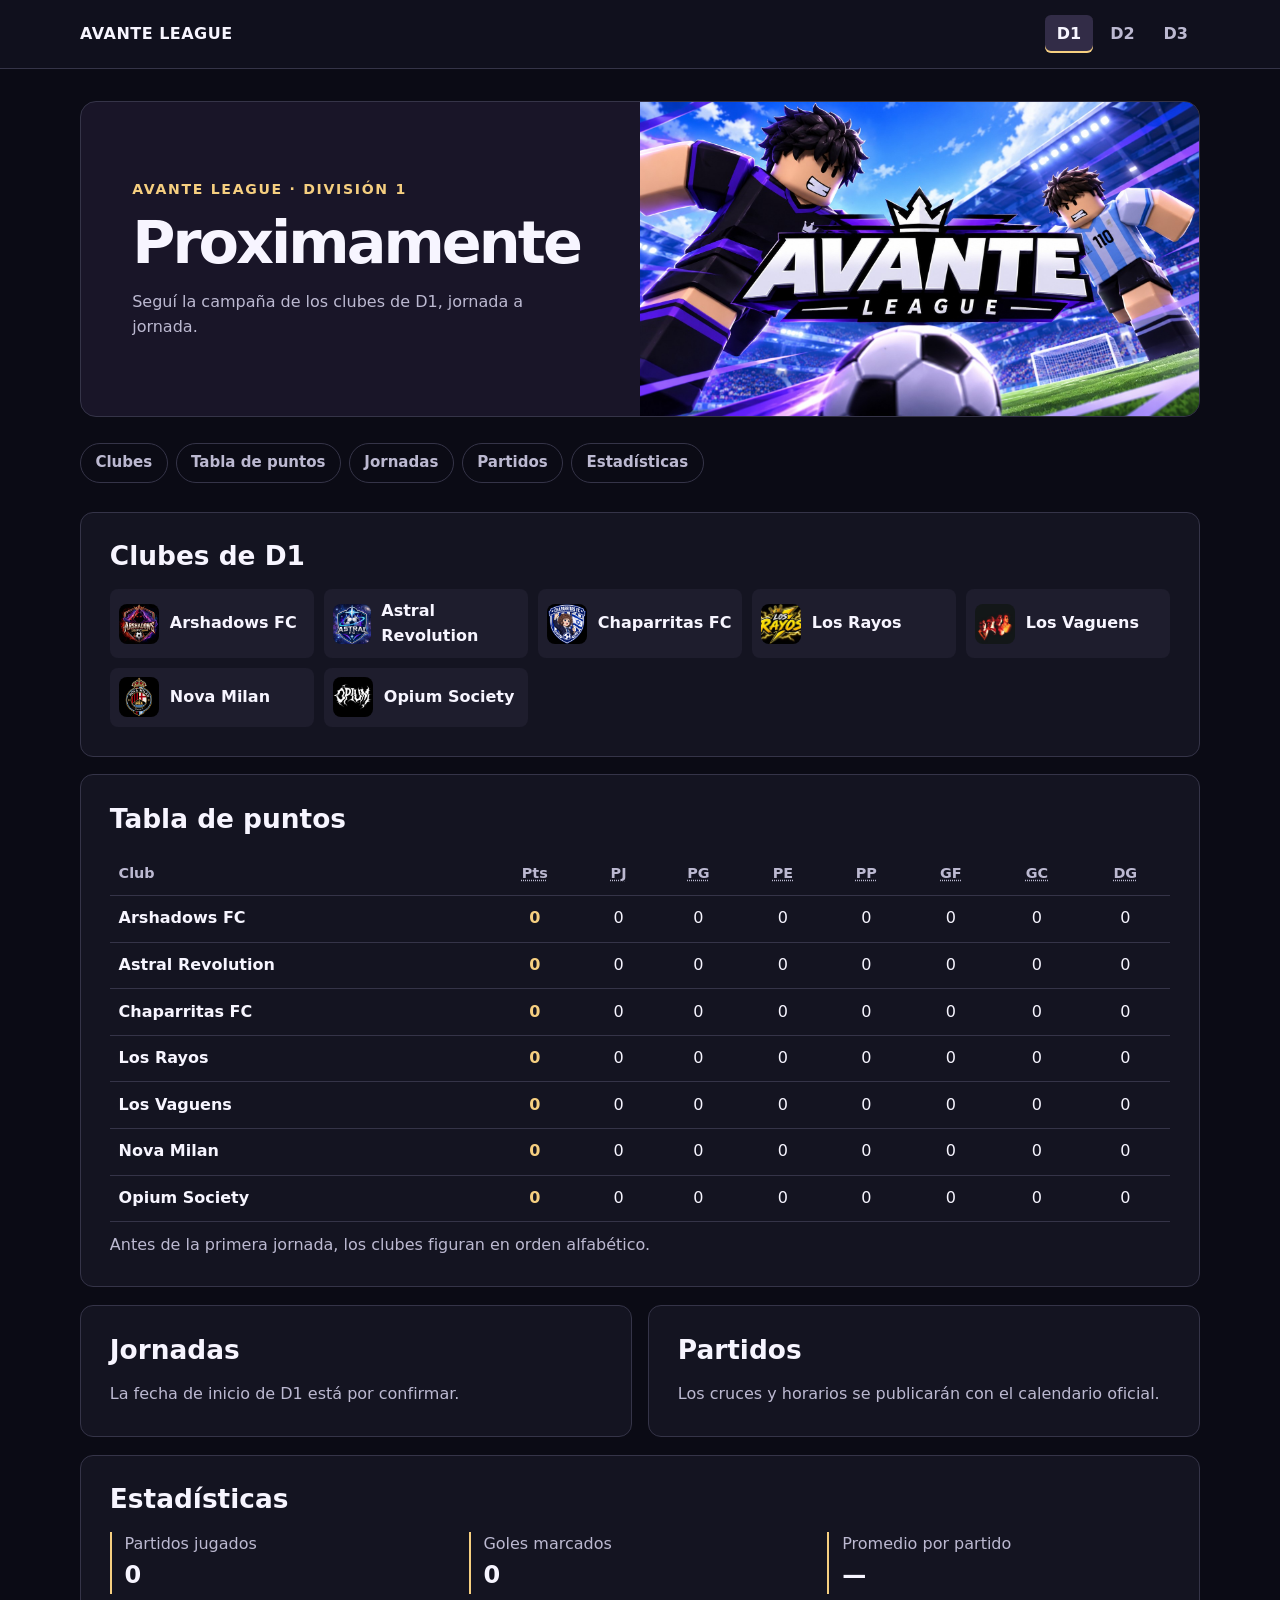
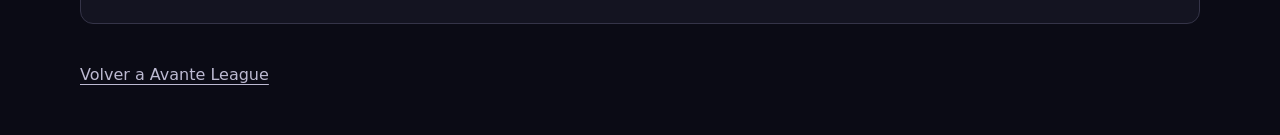
==== d1.html @ 191b3884 "Publicar las páginas de División 1, 2 y 3 de Avante League" ====
<!doctype html>
<html lang="es-AR">
<head>
  <meta charset="utf-8"><meta name="viewport" content="width=device-width, initial-scale=1">
  <title>División 1 · Avante League</title>
  <meta name="description" content="Clubes, tabla de puntos, jornadas, partidos y estadísticas de la División 1 de Avante League.">
  <link rel="stylesheet" href="divisiones.css">
</head>
<body class="d1">
<header><div class="wrap"><a class="brand" href="liga.html">AVANTE LEAGUE</a><nav aria-label="Divisiones"><a href="d1.html" aria-current="page" aria-label="División 1">D1</a><a href="d2.html" aria-label="División 2">D2</a><a href="d3.html" aria-label="División 3">D3</a></nav></div></header>
<main class="wrap">
  <section class="hero" aria-labelledby="portada"><div class="hero-intro"><p class="kicker">Avante League · División 1</p><h1 id="portada">Proximamente</h1><p>Seguí la campaña de los clubes de D1, jornada a jornada.</p></div><img src="avante-league.jpg" width="1672" height="941" alt="Avante League en el estadio de Illegal Soccer"></section>
  <nav class="sections" aria-label="Secciones de División 1"><a href="#clubes">Clubes</a><a href="#tabla">Tabla de puntos</a><a href="#jornadas">Jornadas</a><a href="#partidos">Partidos</a><a href="#stats">Estadísticas</a></nav>
  <section class="panel" id="clubes"><h2>Clubes de D1</h2>
    <ul class="clubs"><li class="club"><img src="arshadows-fc.jpg" width="40" height="40" alt="">Arshadows FC</li>
      <li class="club"><img src="astral-revolution.jpg" width="40" height="40" alt="">Astral Revolution</li>
      <li class="club"><img src="chaparritas-fc.jpg" width="40" height="40" alt="">Chaparritas FC</li>
      <li class="club"><img src="los-rayos.jpg" width="40" height="40" alt="">Los Rayos</li>
      <li class="club"><img src="los-vaguens.jpg" width="40" height="40" alt="">Los Vaguens</li>
      <li class="club"><img src="nova-milan.jpg" width="40" height="40" alt="">Nova Milan</li>
      <li class="club"><img src="opium-society.jpg" width="40" height="40" alt="">Opium Society</li></ul>
  </section>
  <section class="panel" id="tabla"><h2>Tabla de puntos</h2><div class="table-scroll" role="region" tabindex="0" aria-label="Tabla de puntos de División 1"><table aria-label="Clasificación de División 1">
    <thead><tr><th scope="col">Club</th><th scope="col"><abbr title="Puntos">Pts</abbr></th><th scope="col"><abbr title="Partidos jugados">PJ</abbr></th><th scope="col"><abbr title="Partidos ganados">PG</abbr></th><th scope="col"><abbr title="Partidos empatados">PE</abbr></th><th scope="col"><abbr title="Partidos perdidos">PP</abbr></th><th scope="col"><abbr title="Goles a favor">GF</abbr></th><th scope="col"><abbr title="Goles en contra">GC</abbr></th><th scope="col"><abbr title="Diferencia de goles">DG</abbr></th></tr></thead>
    <tbody><tr><th scope="row">Arshadows FC</th><td>0</td><td>0</td><td>0</td><td>0</td><td>0</td><td>0</td><td>0</td><td>0</td></tr>
      <tr><th scope="row">Astral Revolution</th><td>0</td><td>0</td><td>0</td><td>0</td><td>0</td><td>0</td><td>0</td><td>0</td></tr>
      <tr><th scope="row">Chaparritas FC</th><td>0</td><td>0</td><td>0</td><td>0</td><td>0</td><td>0</td><td>0</td><td>0</td></tr>
      <tr><th scope="row">Los Rayos</th><td>0</td><td>0</td><td>0</td><td>0</td><td>0</td><td>0</td><td>0</td><td>0</td></tr>
      <tr><th scope="row">Los Vaguens</th><td>0</td><td>0</td><td>0</td><td>0</td><td>0</td><td>0</td><td>0</td><td>0</td></tr>
      <tr><th scope="row">Nova Milan</th><td>0</td><td>0</td><td>0</td><td>0</td><td>0</td><td>0</td><td>0</td><td>0</td></tr>
      <tr><th scope="row">Opium Society</th><td>0</td><td>0</td><td>0</td><td>0</td><td>0</td><td>0</td><td>0</td><td>0</td></tr></tbody>
  </table></div><p>Antes de la primera jornada, los clubes figuran en orden alfabético.</p></section>
  <div class="duo"><section class="panel" id="jornadas"><h2>Jornadas</h2><p>La fecha de inicio de D1 está por confirmar.</p></section>
  <section class="panel" id="partidos"><h2>Partidos</h2><p>Los cruces y horarios se publicarán con el calendario oficial.</p></section></div>
  <section class="panel" id="stats"><h2>Estadísticas</h2><dl class="stats"><div><dt>Partidos jugados</dt><dd>0</dd></div><div><dt>Goles marcados</dt><dd>0</dd></div><div><dt>Promedio por partido</dt><dd aria-label="Sin partidos">—</dd></div></dl></section>
</main>
<footer class="wrap"><a href="liga.html">Volver a Avante League</a></footer>
</body>
</html>
---- divisiones.css ----
:root{color-scheme:dark;--bg:#0b0b15;--panel:#141421;--line:#353448;--ink:#f7f5ff;--muted:#bcb9d1;--purple:#c6acff;--medal:#f6cf80;font:100%/1.55 system-ui,sans-serif}
*{box-sizing:border-box}body{margin:0;background:var(--bg);color:var(--ink)}body.d2{--medal:#d0deee}body.d3{--medal:#f4ac86}a{color:inherit;text-decoration:none}a:focus-visible,summary:focus-visible,[tabindex]:focus-visible{outline:3px solid var(--purple);outline-offset:3px}.wrap{width:min(1120px,92%);margin:auto}header{border-bottom:1px solid var(--line);background:#10101d}header .wrap,nav,.hero-intro,.club{display:flex;align-items:center}header .wrap{min-height:68px;justify-content:space-between;gap:12px}.brand{font-weight:900;letter-spacing:.03em}nav{gap:5px}nav a{padding:.4rem .75rem;border-radius:6px;color:var(--muted);font-weight:700}nav a:hover,nav a[aria-current]{color:var(--ink);background:#322c47}nav a[aria-current]{box-shadow:inset 0 -2px var(--medal)}.hero{margin:2rem 0 1.6rem;display:grid;grid-template-columns:1fr 1fr;background:#191528;border-radius:16px;overflow:hidden;border:1px solid var(--line)}.hero-intro{align-items:flex-start;flex-direction:column;justify-content:center;padding:clamp(1.4rem,4vw,3.3rem)}.kicker{color:var(--medal);font-size:.88rem;font-weight:800;letter-spacing:.12em;text-transform:uppercase;margin:0 0 .7rem}.hero h1{font-size:clamp(2.1rem,4.6vw,3.9rem);font-weight:880;line-height:1.05;letter-spacing:-.05em;margin:0}.hero p:last-child{color:var(--muted);margin:1rem 0 0}.hero img{width:100%;height:100%;object-fit:cover;aspect-ratio:16/9}.sections{display:flex;flex-wrap:wrap;gap:.5rem;margin:0 0 1.8rem}.sections a{border:1px solid var(--line);border-radius:999px;padding:.45rem .9rem;font-size:.94rem}.sections a:hover{background:#2a263a;border-color:var(--purple)}.panel{border:1px solid var(--line);background:var(--panel);padding:clamp(1rem,3vw,1.8rem);border-radius:13px;margin:0 0 1.1rem;scroll-margin-top:1rem}.panel:target{border-color:var(--purple)}h2{font-size:clamp(1.3rem,3vw,1.65rem);line-height:1.15;margin:0 0 1.1rem}.panel p{color:var(--muted);margin:.65rem 0 0}.clubs{list-style:none;display:grid;grid-template-columns:repeat(auto-fit,minmax(170px,1fr));gap:.6rem;margin:0;padding:0}.club{gap:.65rem;background:#1e1d2d;border-radius:8px;padding:.6rem;font-weight:650}.club img{width:40px;height:40px;border-radius:8px;object-fit:cover}.table-scroll{overflow-x:auto}table{border-collapse:collapse;width:100%;min-width:540px;text-align:center;font-variant-numeric:tabular-nums}th,td{padding:.65rem .55rem;border-bottom:1px solid var(--line)}thead{color:var(--muted);font-size:.9rem}th:first-child{text-align:left}tbody td:nth-child(2){color:var(--medal);font-weight:800}.empty{text-align:left;color:var(--muted)}.duo{display:grid;grid-template-columns:1fr 1fr;gap:1rem}.stats{display:grid;grid-template-columns:repeat(3,1fr);margin:0;gap:1rem}.stats div{border-left:2px solid var(--medal);padding-left:.8rem}.stats dt{color:var(--muted)}.stats dd{font-size:1.5rem;font-weight:750;margin:0}footer{padding:1.3rem 0 3rem;color:var(--muted)}footer a{text-decoration:underline;text-underline-offset:4px}
@media(max-width:650px){.hero{grid-template-columns:1fr}.hero img{max-height:205px}.duo{display:block}.stats{grid-template-columns:1fr}.brand{font-size:.95rem}nav a{padding:.4rem .6rem}.hero{margin-top:1rem}.clubs{grid-template-columns:repeat(auto-fit,minmax(144px,1fr))}}
@media(prefers-reduced-motion:no-preference){html{scroll-behavior:smooth}.hero{animation:enter .32s ease-out}.sections a,nav a{transition:background .18s,border-color .18s}@keyframes enter{from{opacity:0;transform:translateY(6px)}to{opacity:1;transform:none}}}
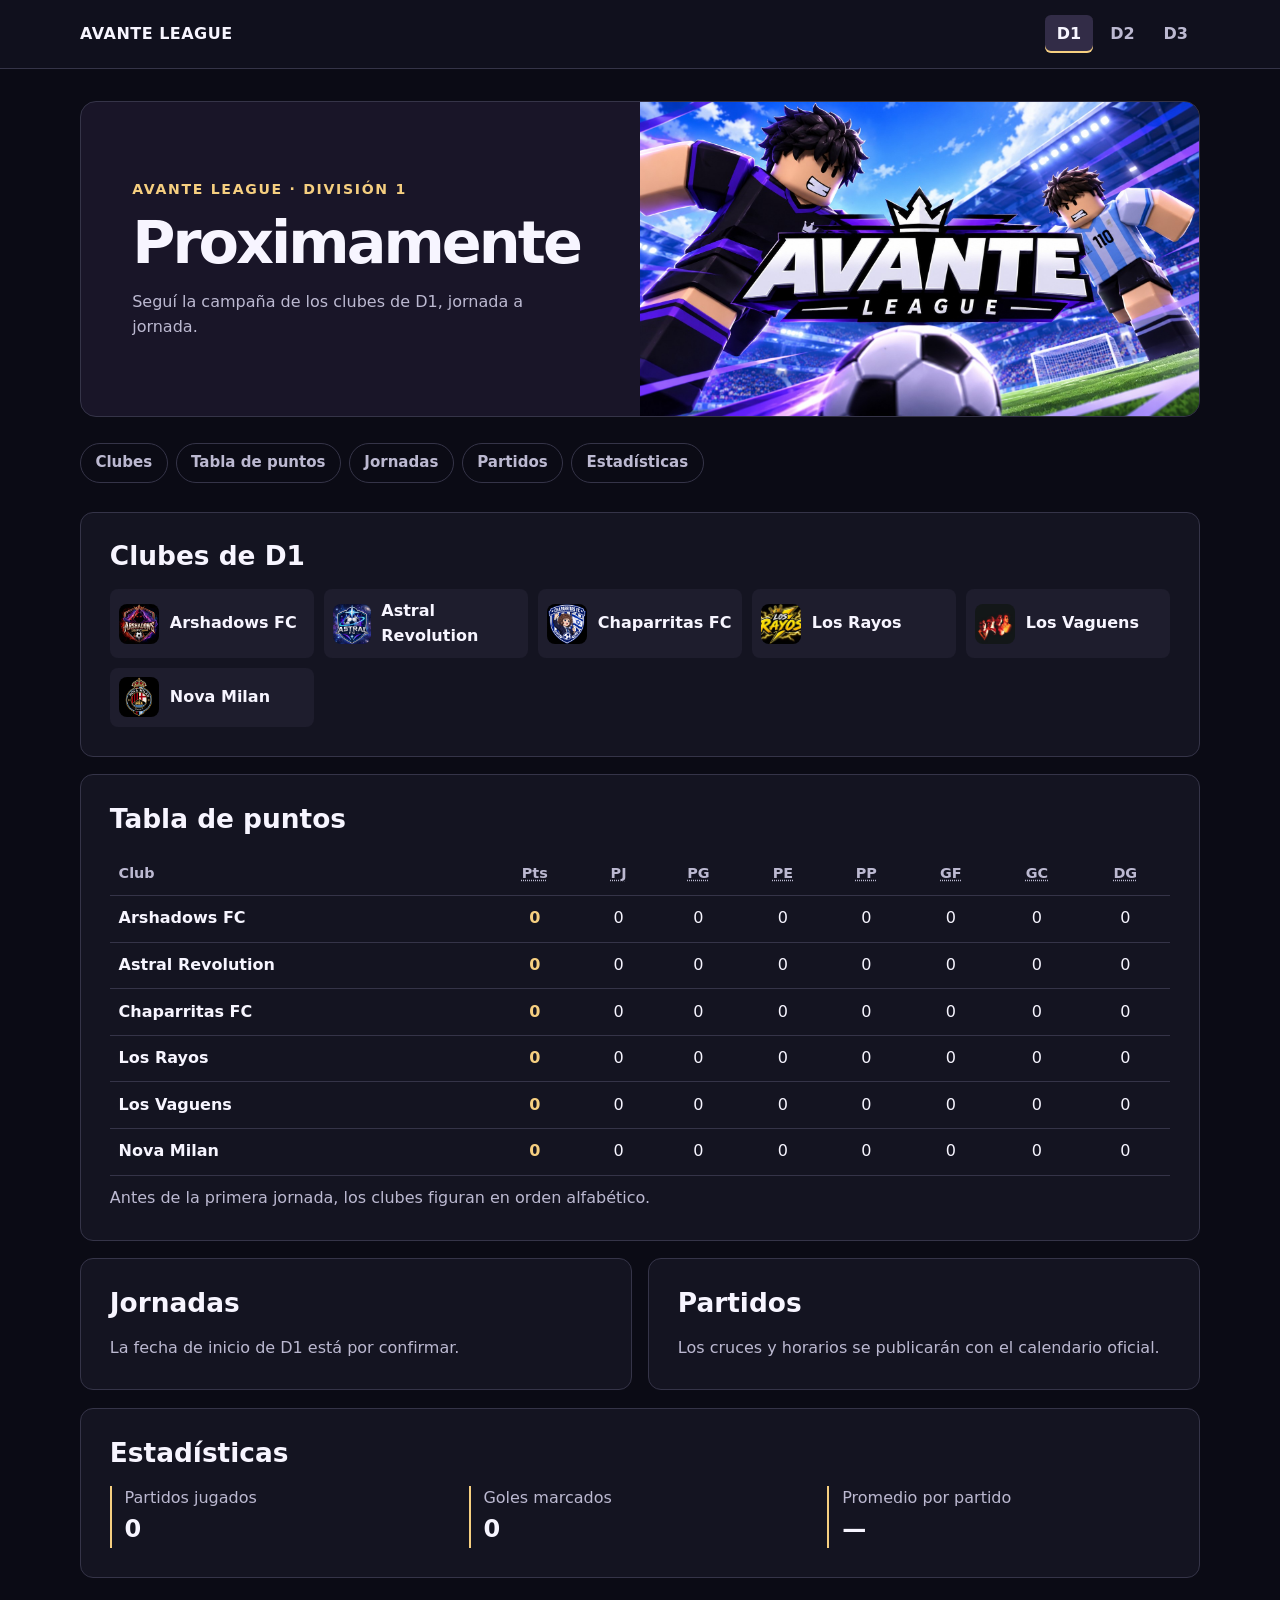
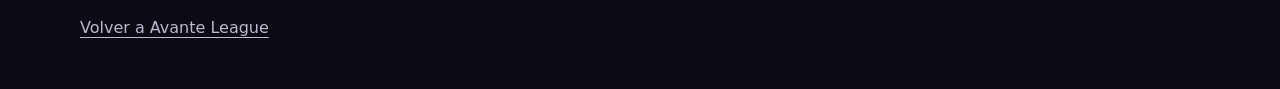
==== commit dffd7446: "Dar de baja a Opium Society y actualizar los cupos de División 1" ====
--- a/d1.html
+++ b/d1.html
@@ -18,7 +18,7 @@
       <li class="club"><img src="los-rayos.jpg" width="40" height="40" alt="">Los Rayos</li>
       <li class="club"><img src="los-vaguens.jpg" width="40" height="40" alt="">Los Vaguens</li>
       <li class="club"><img src="nova-milan.jpg" width="40" height="40" alt="">Nova Milan</li>
-      <li class="club"><img src="opium-society.jpg" width="40" height="40" alt="">Opium Society</li></ul>
+    </ul>
   </section>
   <section class="panel" id="tabla"><h2>Tabla de puntos</h2><div class="table-scroll" role="region" tabindex="0" aria-label="Tabla de puntos de División 1"><table aria-label="Clasificación de División 1">
     <thead><tr><th scope="col">Club</th><th scope="col"><abbr title="Puntos">Pts</abbr></th><th scope="col"><abbr title="Partidos jugados">PJ</abbr></th><th scope="col"><abbr title="Partidos ganados">PG</abbr></th><th scope="col"><abbr title="Partidos empatados">PE</abbr></th><th scope="col"><abbr title="Partidos perdidos">PP</abbr></th><th scope="col"><abbr title="Goles a favor">GF</abbr></th><th scope="col"><abbr title="Goles en contra">GC</abbr></th><th scope="col"><abbr title="Diferencia de goles">DG</abbr></th></tr></thead>
@@ -28,7 +28,7 @@
       <tr><th scope="row">Los Rayos</th><td>0</td><td>0</td><td>0</td><td>0</td><td>0</td><td>0</td><td>0</td><td>0</td></tr>
       <tr><th scope="row">Los Vaguens</th><td>0</td><td>0</td><td>0</td><td>0</td><td>0</td><td>0</td><td>0</td><td>0</td></tr>
       <tr><th scope="row">Nova Milan</th><td>0</td><td>0</td><td>0</td><td>0</td><td>0</td><td>0</td><td>0</td><td>0</td></tr>
-      <tr><th scope="row">Opium Society</th><td>0</td><td>0</td><td>0</td><td>0</td><td>0</td><td>0</td><td>0</td><td>0</td></tr></tbody>
+    </tbody>
   </table></div><p>Antes de la primera jornada, los clubes figuran en orden alfabético.</p></section>
   <div class="duo"><section class="panel" id="jornadas"><h2>Jornadas</h2><p>La fecha de inicio de D1 está por confirmar.</p></section>
   <section class="panel" id="partidos"><h2>Partidos</h2><p>Los cruces y horarios se publicarán con el calendario oficial.</p></section></div>
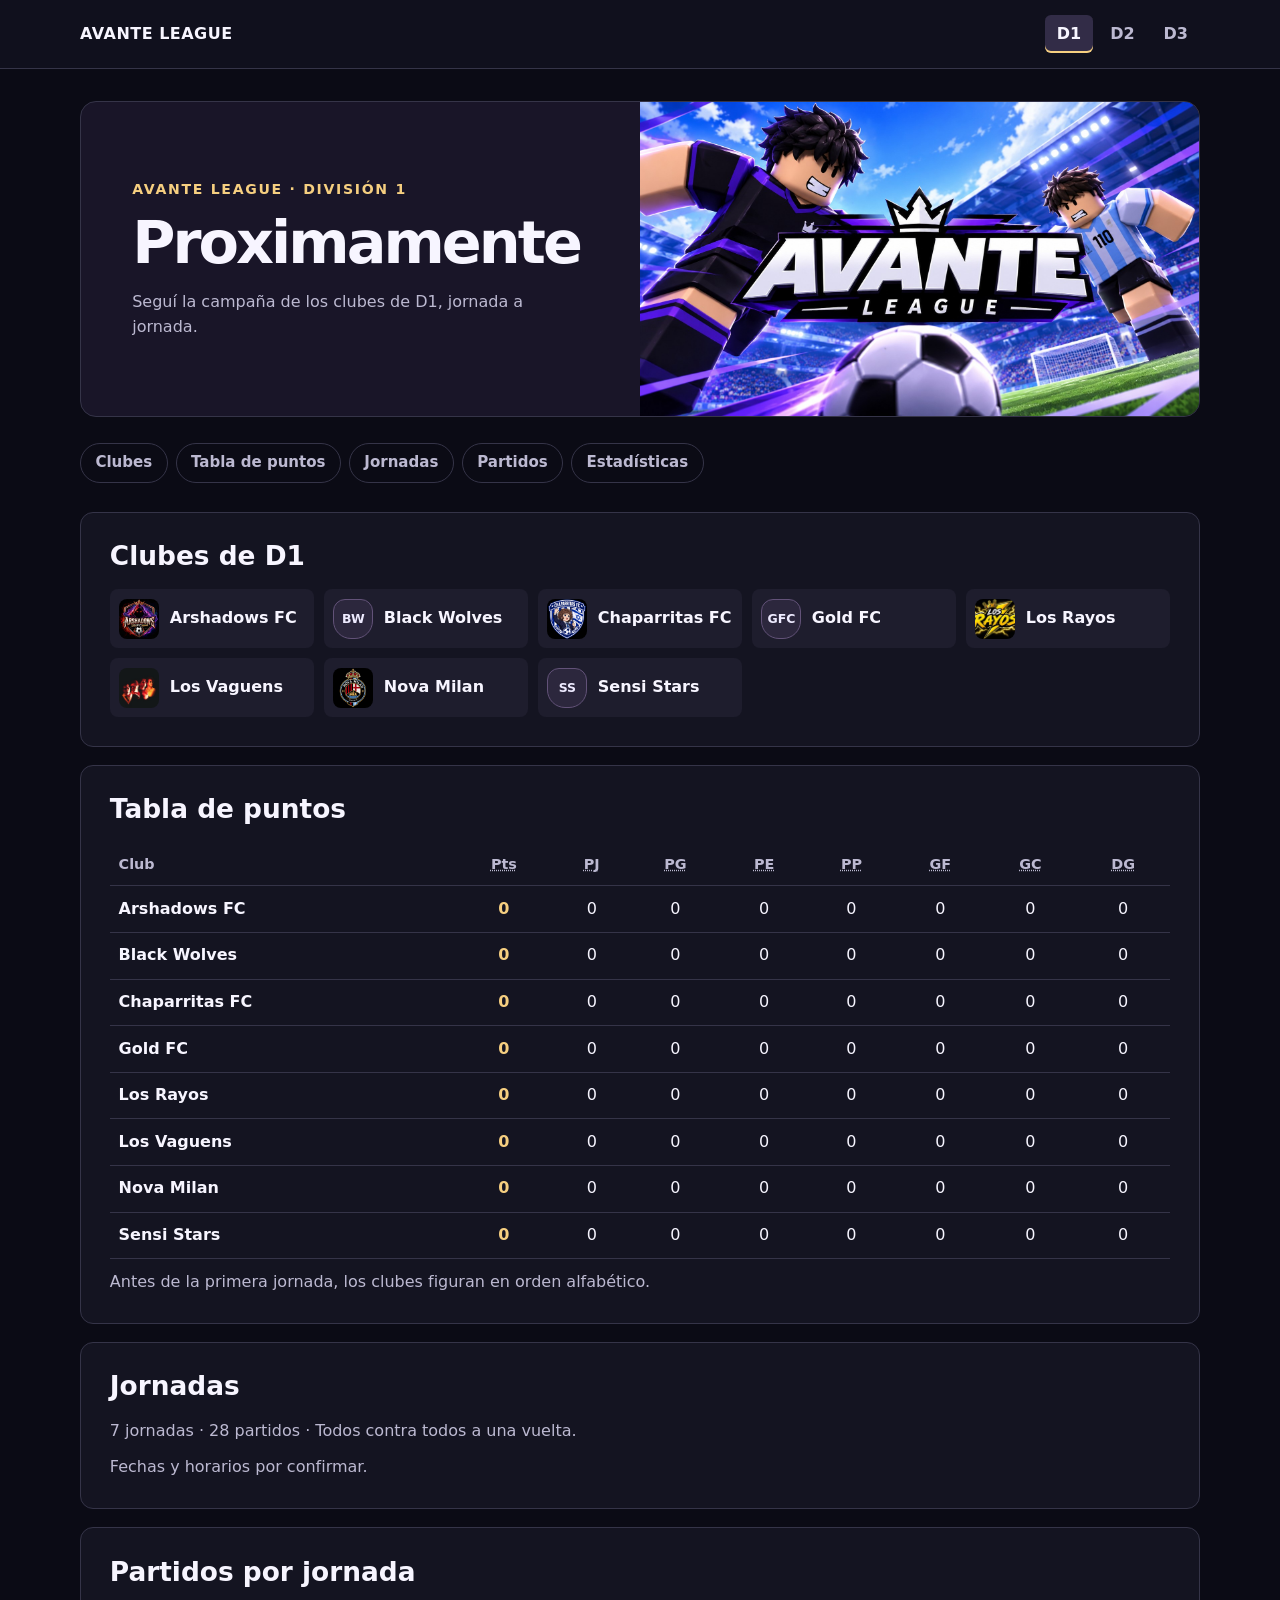
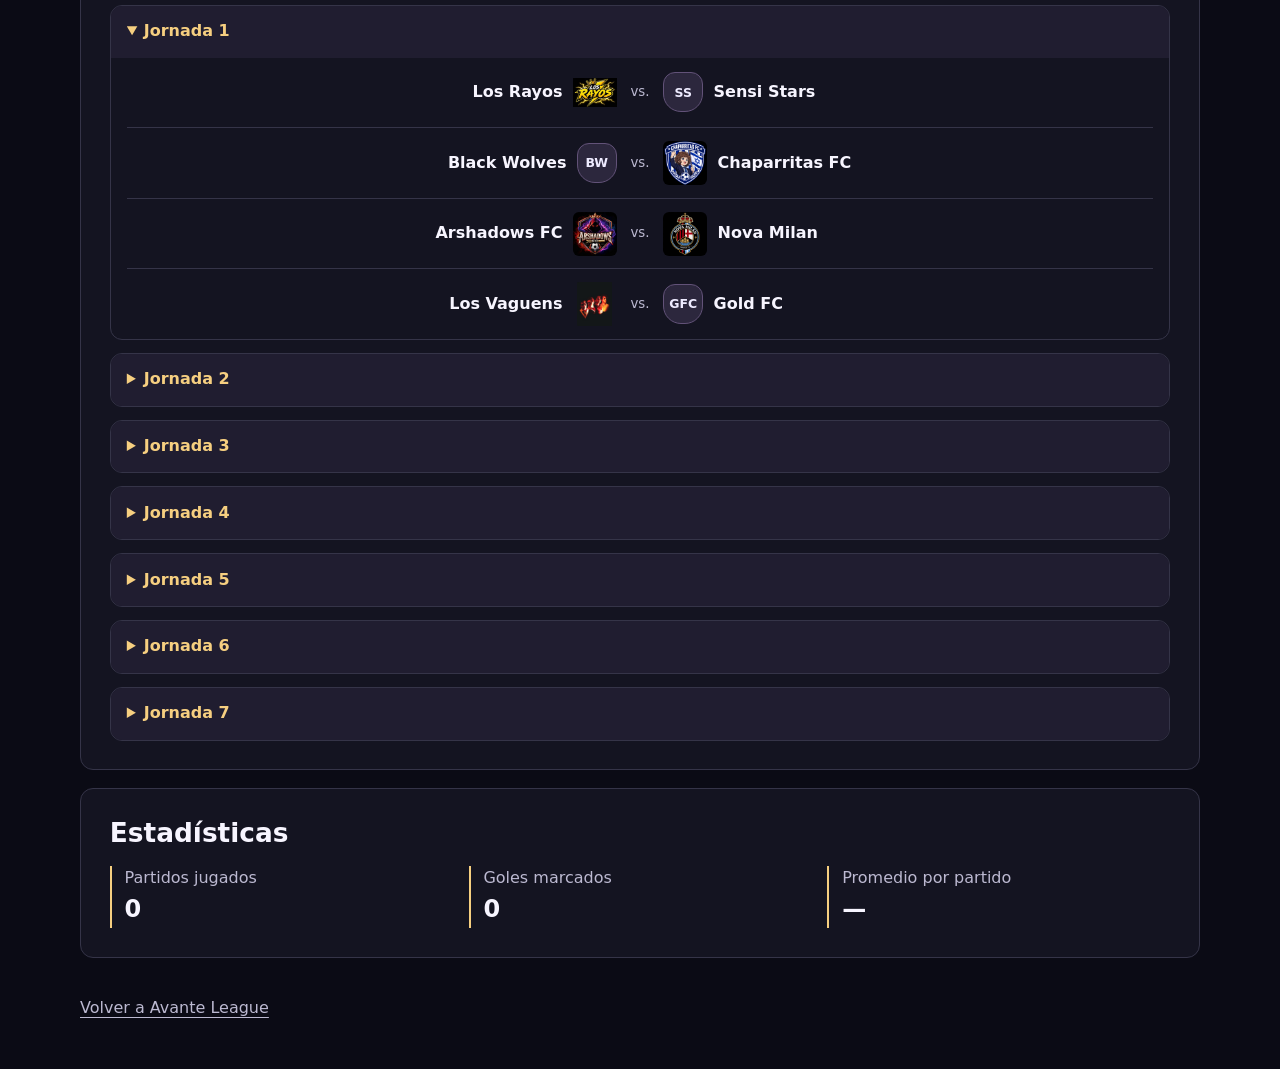
==== commit 3b6e205b: "Actualizar los clubes de D1 y D2 y publicar las jornadas sorteadas" ====
--- a/d1.html
+++ b/d1.html
@@ -7,31 +7,59 @@
   <link rel="stylesheet" href="divisiones.css">
 </head>
 <body class="d1">
-<header><div class="wrap"><a class="brand" href="liga.html">AVANTE LEAGUE</a><nav aria-label="Divisiones"><a href="d1.html" aria-current="page" aria-label="División 1">D1</a><a href="d2.html" aria-label="División 2">D2</a><a href="d3.html" aria-label="División 3">D3</a></nav></div></header>
+<header><div class="wrap"><a class="brand" href="liga.html">AVANTE LEAGUE</a><nav aria-label="Divisiones"><a href="d1.html" aria-label="División 1" aria-current="page">D1</a><a href="d2.html" aria-label="División 2">D2</a><a href="d3.html" aria-label="División 3">D3</a></nav></div></header>
 <main class="wrap">
   <section class="hero" aria-labelledby="portada"><div class="hero-intro"><p class="kicker">Avante League · División 1</p><h1 id="portada">Proximamente</h1><p>Seguí la campaña de los clubes de D1, jornada a jornada.</p></div><img src="avante-league.jpg" width="1672" height="941" alt="Avante League en el estadio de Illegal Soccer"></section>
   <nav class="sections" aria-label="Secciones de División 1"><a href="#clubes">Clubes</a><a href="#tabla">Tabla de puntos</a><a href="#jornadas">Jornadas</a><a href="#partidos">Partidos</a><a href="#stats">Estadísticas</a></nav>
   <section class="panel" id="clubes"><h2>Clubes de D1</h2>
-    <ul class="clubs"><li class="club"><img src="arshadows-fc.jpg" width="40" height="40" alt="">Arshadows FC</li>
-      <li class="club"><img src="astral-revolution.jpg" width="40" height="40" alt="">Astral Revolution</li>
-      <li class="club"><img src="chaparritas-fc.jpg" width="40" height="40" alt="">Chaparritas FC</li>
-      <li class="club"><img src="los-rayos.jpg" width="40" height="40" alt="">Los Rayos</li>
-      <li class="club"><img src="los-vaguens.jpg" width="40" height="40" alt="">Los Vaguens</li>
-      <li class="club"><img src="nova-milan.jpg" width="40" height="40" alt="">Nova Milan</li>
-    </ul>
+    <ul class="clubs"><li class="club"><img src="arshadows-fc.jpg" width="44" height="44" loading="lazy" alt="">Arshadows FC</li>
+<li class="club"><span class="crest-pending" aria-label="Escudo pendiente">BW</span>Black Wolves</li>
+<li class="club"><img src="chaparritas-fc.jpg" width="44" height="44" loading="lazy" alt="">Chaparritas FC</li>
+<li class="club"><span class="crest-pending" aria-label="Escudo pendiente">GFC</span>Gold FC</li>
+<li class="club"><img src="los-rayos.jpg" width="44" height="44" loading="lazy" alt="">Los Rayos</li>
+<li class="club"><img src="los-vaguens.jpg" width="44" height="44" loading="lazy" alt="">Los Vaguens</li>
+<li class="club"><img src="nova-milan.jpg" width="44" height="44" loading="lazy" alt="">Nova Milan</li>
+<li class="club"><span class="crest-pending" aria-label="Escudo pendiente">SS</span>Sensi Stars</li></ul>
   </section>
   <section class="panel" id="tabla"><h2>Tabla de puntos</h2><div class="table-scroll" role="region" tabindex="0" aria-label="Tabla de puntos de División 1"><table aria-label="Clasificación de División 1">
     <thead><tr><th scope="col">Club</th><th scope="col"><abbr title="Puntos">Pts</abbr></th><th scope="col"><abbr title="Partidos jugados">PJ</abbr></th><th scope="col"><abbr title="Partidos ganados">PG</abbr></th><th scope="col"><abbr title="Partidos empatados">PE</abbr></th><th scope="col"><abbr title="Partidos perdidos">PP</abbr></th><th scope="col"><abbr title="Goles a favor">GF</abbr></th><th scope="col"><abbr title="Goles en contra">GC</abbr></th><th scope="col"><abbr title="Diferencia de goles">DG</abbr></th></tr></thead>
     <tbody><tr><th scope="row">Arshadows FC</th><td>0</td><td>0</td><td>0</td><td>0</td><td>0</td><td>0</td><td>0</td><td>0</td></tr>
-      <tr><th scope="row">Astral Revolution</th><td>0</td><td>0</td><td>0</td><td>0</td><td>0</td><td>0</td><td>0</td><td>0</td></tr>
-      <tr><th scope="row">Chaparritas FC</th><td>0</td><td>0</td><td>0</td><td>0</td><td>0</td><td>0</td><td>0</td><td>0</td></tr>
-      <tr><th scope="row">Los Rayos</th><td>0</td><td>0</td><td>0</td><td>0</td><td>0</td><td>0</td><td>0</td><td>0</td></tr>
-      <tr><th scope="row">Los Vaguens</th><td>0</td><td>0</td><td>0</td><td>0</td><td>0</td><td>0</td><td>0</td><td>0</td></tr>
-      <tr><th scope="row">Nova Milan</th><td>0</td><td>0</td><td>0</td><td>0</td><td>0</td><td>0</td><td>0</td><td>0</td></tr>
-    </tbody>
+<tr><th scope="row">Black Wolves</th><td>0</td><td>0</td><td>0</td><td>0</td><td>0</td><td>0</td><td>0</td><td>0</td></tr>
+<tr><th scope="row">Chaparritas FC</th><td>0</td><td>0</td><td>0</td><td>0</td><td>0</td><td>0</td><td>0</td><td>0</td></tr>
+<tr><th scope="row">Gold FC</th><td>0</td><td>0</td><td>0</td><td>0</td><td>0</td><td>0</td><td>0</td><td>0</td></tr>
+<tr><th scope="row">Los Rayos</th><td>0</td><td>0</td><td>0</td><td>0</td><td>0</td><td>0</td><td>0</td><td>0</td></tr>
+<tr><th scope="row">Los Vaguens</th><td>0</td><td>0</td><td>0</td><td>0</td><td>0</td><td>0</td><td>0</td><td>0</td></tr>
+<tr><th scope="row">Nova Milan</th><td>0</td><td>0</td><td>0</td><td>0</td><td>0</td><td>0</td><td>0</td><td>0</td></tr>
+<tr><th scope="row">Sensi Stars</th><td>0</td><td>0</td><td>0</td><td>0</td><td>0</td><td>0</td><td>0</td><td>0</td></tr></tbody>
   </table></div><p>Antes de la primera jornada, los clubes figuran en orden alfabético.</p></section>
-  <div class="duo"><section class="panel" id="jornadas"><h2>Jornadas</h2><p>La fecha de inicio de D1 está por confirmar.</p></section>
-  <section class="panel" id="partidos"><h2>Partidos</h2><p>Los cruces y horarios se publicarán con el calendario oficial.</p></section></div>
+  <section class="panel" id="jornadas"><h2>Jornadas</h2><p>7 jornadas · 28 partidos · Todos contra todos a una vuelta.</p><p>Fechas y horarios por confirmar.</p></section><section class="panel" id="partidos"><h2>Partidos por jornada</h2><details class="round" open><summary>Jornada 1</summary><ul class="fixtures"><li><span class="side"><img src="los-rayos.jpg" width="44" height="44" loading="lazy" alt=""><span>Los Rayos</span></span><small>vs.</small><span class="side"><span class="crest-pending" aria-label="Escudo pendiente">SS</span><span>Sensi Stars</span></span></li>
+<li><span class="side"><span class="crest-pending" aria-label="Escudo pendiente">BW</span><span>Black Wolves</span></span><small>vs.</small><span class="side"><img src="chaparritas-fc.jpg" width="44" height="44" loading="lazy" alt=""><span>Chaparritas FC</span></span></li>
+<li><span class="side"><img src="arshadows-fc.jpg" width="44" height="44" loading="lazy" alt=""><span>Arshadows FC</span></span><small>vs.</small><span class="side"><img src="nova-milan.jpg" width="44" height="44" loading="lazy" alt=""><span>Nova Milan</span></span></li>
+<li><span class="side"><img src="los-vaguens.jpg" width="44" height="44" loading="lazy" alt=""><span>Los Vaguens</span></span><small>vs.</small><span class="side"><span class="crest-pending" aria-label="Escudo pendiente">GFC</span><span>Gold FC</span></span></li></ul></details>
+<details class="round"><summary>Jornada 2</summary><ul class="fixtures"><li><span class="side"><span class="crest-pending" aria-label="Escudo pendiente">BW</span><span>Black Wolves</span></span><small>vs.</small><span class="side"><img src="los-rayos.jpg" width="44" height="44" loading="lazy" alt=""><span>Los Rayos</span></span></li>
+<li><span class="side"><img src="nova-milan.jpg" width="44" height="44" loading="lazy" alt=""><span>Nova Milan</span></span><small>vs.</small><span class="side"><span class="crest-pending" aria-label="Escudo pendiente">SS</span><span>Sensi Stars</span></span></li>
+<li><span class="side"><img src="chaparritas-fc.jpg" width="44" height="44" loading="lazy" alt=""><span>Chaparritas FC</span></span><small>vs.</small><span class="side"><img src="los-vaguens.jpg" width="44" height="44" loading="lazy" alt=""><span>Los Vaguens</span></span></li>
+<li><span class="side"><span class="crest-pending" aria-label="Escudo pendiente">GFC</span><span>Gold FC</span></span><small>vs.</small><span class="side"><img src="arshadows-fc.jpg" width="44" height="44" loading="lazy" alt=""><span>Arshadows FC</span></span></li></ul></details>
+<details class="round"><summary>Jornada 3</summary><ul class="fixtures"><li><span class="side"><img src="los-rayos.jpg" width="44" height="44" loading="lazy" alt=""><span>Los Rayos</span></span><small>vs.</small><span class="side"><img src="nova-milan.jpg" width="44" height="44" loading="lazy" alt=""><span>Nova Milan</span></span></li>
+<li><span class="side"><img src="los-vaguens.jpg" width="44" height="44" loading="lazy" alt=""><span>Los Vaguens</span></span><small>vs.</small><span class="side"><span class="crest-pending" aria-label="Escudo pendiente">BW</span><span>Black Wolves</span></span></li>
+<li><span class="side"><span class="crest-pending" aria-label="Escudo pendiente">SS</span><span>Sensi Stars</span></span><small>vs.</small><span class="side"><span class="crest-pending" aria-label="Escudo pendiente">GFC</span><span>Gold FC</span></span></li>
+<li><span class="side"><img src="arshadows-fc.jpg" width="44" height="44" loading="lazy" alt=""><span>Arshadows FC</span></span><small>vs.</small><span class="side"><img src="chaparritas-fc.jpg" width="44" height="44" loading="lazy" alt=""><span>Chaparritas FC</span></span></li></ul></details>
+<details class="round"><summary>Jornada 4</summary><ul class="fixtures"><li><span class="side"><img src="los-vaguens.jpg" width="44" height="44" loading="lazy" alt=""><span>Los Vaguens</span></span><small>vs.</small><span class="side"><img src="los-rayos.jpg" width="44" height="44" loading="lazy" alt=""><span>Los Rayos</span></span></li>
+<li><span class="side"><span class="crest-pending" aria-label="Escudo pendiente">GFC</span><span>Gold FC</span></span><small>vs.</small><span class="side"><img src="nova-milan.jpg" width="44" height="44" loading="lazy" alt=""><span>Nova Milan</span></span></li>
+<li><span class="side"><span class="crest-pending" aria-label="Escudo pendiente">BW</span><span>Black Wolves</span></span><small>vs.</small><span class="side"><img src="arshadows-fc.jpg" width="44" height="44" loading="lazy" alt=""><span>Arshadows FC</span></span></li>
+<li><span class="side"><img src="chaparritas-fc.jpg" width="44" height="44" loading="lazy" alt=""><span>Chaparritas FC</span></span><small>vs.</small><span class="side"><span class="crest-pending" aria-label="Escudo pendiente">SS</span><span>Sensi Stars</span></span></li></ul></details>
+<details class="round"><summary>Jornada 5</summary><ul class="fixtures"><li><span class="side"><img src="los-rayos.jpg" width="44" height="44" loading="lazy" alt=""><span>Los Rayos</span></span><small>vs.</small><span class="side"><span class="crest-pending" aria-label="Escudo pendiente">GFC</span><span>Gold FC</span></span></li>
+<li><span class="side"><img src="arshadows-fc.jpg" width="44" height="44" loading="lazy" alt=""><span>Arshadows FC</span></span><small>vs.</small><span class="side"><img src="los-vaguens.jpg" width="44" height="44" loading="lazy" alt=""><span>Los Vaguens</span></span></li>
+<li><span class="side"><img src="nova-milan.jpg" width="44" height="44" loading="lazy" alt=""><span>Nova Milan</span></span><small>vs.</small><span class="side"><img src="chaparritas-fc.jpg" width="44" height="44" loading="lazy" alt=""><span>Chaparritas FC</span></span></li>
+<li><span class="side"><span class="crest-pending" aria-label="Escudo pendiente">SS</span><span>Sensi Stars</span></span><small>vs.</small><span class="side"><span class="crest-pending" aria-label="Escudo pendiente">BW</span><span>Black Wolves</span></span></li></ul></details>
+<details class="round"><summary>Jornada 6</summary><ul class="fixtures"><li><span class="side"><img src="arshadows-fc.jpg" width="44" height="44" loading="lazy" alt=""><span>Arshadows FC</span></span><small>vs.</small><span class="side"><img src="los-rayos.jpg" width="44" height="44" loading="lazy" alt=""><span>Los Rayos</span></span></li>
+<li><span class="side"><img src="chaparritas-fc.jpg" width="44" height="44" loading="lazy" alt=""><span>Chaparritas FC</span></span><small>vs.</small><span class="side"><span class="crest-pending" aria-label="Escudo pendiente">GFC</span><span>Gold FC</span></span></li>
+<li><span class="side"><img src="los-vaguens.jpg" width="44" height="44" loading="lazy" alt=""><span>Los Vaguens</span></span><small>vs.</small><span class="side"><span class="crest-pending" aria-label="Escudo pendiente">SS</span><span>Sensi Stars</span></span></li>
+<li><span class="side"><span class="crest-pending" aria-label="Escudo pendiente">BW</span><span>Black Wolves</span></span><small>vs.</small><span class="side"><img src="nova-milan.jpg" width="44" height="44" loading="lazy" alt=""><span>Nova Milan</span></span></li></ul></details>
+<details class="round"><summary>Jornada 7</summary><ul class="fixtures"><li><span class="side"><img src="los-rayos.jpg" width="44" height="44" loading="lazy" alt=""><span>Los Rayos</span></span><small>vs.</small><span class="side"><img src="chaparritas-fc.jpg" width="44" height="44" loading="lazy" alt=""><span>Chaparritas FC</span></span></li>
+<li><span class="side"><span class="crest-pending" aria-label="Escudo pendiente">SS</span><span>Sensi Stars</span></span><small>vs.</small><span class="side"><img src="arshadows-fc.jpg" width="44" height="44" loading="lazy" alt=""><span>Arshadows FC</span></span></li>
+<li><span class="side"><span class="crest-pending" aria-label="Escudo pendiente">GFC</span><span>Gold FC</span></span><small>vs.</small><span class="side"><span class="crest-pending" aria-label="Escudo pendiente">BW</span><span>Black Wolves</span></span></li>
+<li><span class="side"><img src="nova-milan.jpg" width="44" height="44" loading="lazy" alt=""><span>Nova Milan</span></span><small>vs.</small><span class="side"><img src="los-vaguens.jpg" width="44" height="44" loading="lazy" alt=""><span>Los Vaguens</span></span></li></ul></details></section>
   <section class="panel" id="stats"><h2>Estadísticas</h2><dl class="stats"><div><dt>Partidos jugados</dt><dd>0</dd></div><div><dt>Goles marcados</dt><dd>0</dd></div><div><dt>Promedio por partido</dt><dd aria-label="Sin partidos">—</dd></div></dl></section>
 </main>
 <footer class="wrap"><a href="liga.html">Volver a Avante League</a></footer>
--- a/divisiones.css
+++ b/divisiones.css
@@ -2,3 +2,10 @@
 *{box-sizing:border-box}body{margin:0;background:var(--bg);color:var(--ink)}body.d2{--medal:#d0deee}body.d3{--medal:#f4ac86}a{color:inherit;text-decoration:none}a:focus-visible,summary:focus-visible,[tabindex]:focus-visible{outline:3px solid var(--purple);outline-offset:3px}.wrap{width:min(1120px,92%);margin:auto}header{border-bottom:1px solid var(--line);background:#10101d}header .wrap,nav,.hero-intro,.club{display:flex;align-items:center}header .wrap{min-height:68px;justify-content:space-between;gap:12px}.brand{font-weight:900;letter-spacing:.03em}nav{gap:5px}nav a{padding:.4rem .75rem;border-radius:6px;color:var(--muted);font-weight:700}nav a:hover,nav a[aria-current]{color:var(--ink);background:#322c47}nav a[aria-current]{box-shadow:inset 0 -2px var(--medal)}.hero{margin:2rem 0 1.6rem;display:grid;grid-template-columns:1fr 1fr;background:#191528;border-radius:16px;overflow:hidden;border:1px solid var(--line)}.hero-intro{align-items:flex-start;flex-direction:column;justify-content:center;padding:clamp(1.4rem,4vw,3.3rem)}.kicker{color:var(--medal);font-size:.88rem;font-weight:800;letter-spacing:.12em;text-transform:uppercase;margin:0 0 .7rem}.hero h1{font-size:clamp(2.1rem,4.6vw,3.9rem);font-weight:880;line-height:1.05;letter-spacing:-.05em;margin:0}.hero p:last-child{color:var(--muted);margin:1rem 0 0}.hero img{width:100%;height:100%;object-fit:cover;aspect-ratio:16/9}.sections{display:flex;flex-wrap:wrap;gap:.5rem;margin:0 0 1.8rem}.sections a{border:1px solid var(--line);border-radius:999px;padding:.45rem .9rem;font-size:.94rem}.sections a:hover{background:#2a263a;border-color:var(--purple)}.panel{border:1px solid var(--line);background:var(--panel);padding:clamp(1rem,3vw,1.8rem);border-radius:13px;margin:0 0 1.1rem;scroll-margin-top:1rem}.panel:target{border-color:var(--purple)}h2{font-size:clamp(1.3rem,3vw,1.65rem);line-height:1.15;margin:0 0 1.1rem}.panel p{color:var(--muted);margin:.65rem 0 0}.clubs{list-style:none;display:grid;grid-template-columns:repeat(auto-fit,minmax(170px,1fr));gap:.6rem;margin:0;padding:0}.club{gap:.65rem;background:#1e1d2d;border-radius:8px;padding:.6rem;font-weight:650}.club img{width:40px;height:40px;border-radius:8px;object-fit:cover}.table-scroll{overflow-x:auto}table{border-collapse:collapse;width:100%;min-width:540px;text-align:center;font-variant-numeric:tabular-nums}th,td{padding:.65rem .55rem;border-bottom:1px solid var(--line)}thead{color:var(--muted);font-size:.9rem}th:first-child{text-align:left}tbody td:nth-child(2){color:var(--medal);font-weight:800}.empty{text-align:left;color:var(--muted)}.duo{display:grid;grid-template-columns:1fr 1fr;gap:1rem}.stats{display:grid;grid-template-columns:repeat(3,1fr);margin:0;gap:1rem}.stats div{border-left:2px solid var(--medal);padding-left:.8rem}.stats dt{color:var(--muted)}.stats dd{font-size:1.5rem;font-weight:750;margin:0}footer{padding:1.3rem 0 3rem;color:var(--muted)}footer a{text-decoration:underline;text-underline-offset:4px}
 @media(max-width:650px){.hero{grid-template-columns:1fr}.hero img{max-height:205px}.duo{display:block}.stats{grid-template-columns:1fr}.brand{font-size:.95rem}nav a{padding:.4rem .6rem}.hero{margin-top:1rem}.clubs{grid-template-columns:repeat(auto-fit,minmax(144px,1fr))}}
 @media(prefers-reduced-motion:no-preference){html{scroll-behavior:smooth}.hero{animation:enter .32s ease-out}.sections a,nav a{transition:background .18s,border-color .18s}@keyframes enter{from{opacity:0;transform:translateY(6px)}to{opacity:1;transform:none}}}
+.round{margin-top:.8rem;border:1px solid var(--line);border-radius:.75rem;overflow:hidden}
+.round summary{cursor:pointer;padding:.85rem 1rem;color:var(--medal);font-weight:750;background:#201d30}
+.fixtures{list-style:none;padding:0 1rem;margin:0}
+.fixtures li{display:grid;grid-template-columns:minmax(0,1fr) 2rem minmax(0,1fr);align-items:center;gap:.45rem;padding:.8rem 0;border-bottom:1px solid var(--line)}
+.fixtures li:last-child{border:0}.fixtures small{text-align:center;color:var(--muted)}.side{display:flex;align-items:center;gap:.65rem;font-weight:650;overflow-wrap:anywhere}.side:first-child{flex-direction:row-reverse;text-align:right}.side img{object-fit:contain;border-radius:6px;width:clamp(28px,6vw,44px);height:clamp(28px,6vw,44px)}
+.crest-pending{display:inline-grid;place-items:center;flex:0 0 auto;width:2.5rem;height:2.5rem;background:#2c273d;border:1px solid #625278;color:#eeebff;border-radius:30% 30% 45% 45%;font-size:.78rem;font-weight:800}.round p{padding:0 1rem .8rem}
+@media(max-width:420px){.fixtures{padding:0 .45rem}.fixtures li{grid-template-columns:minmax(0,1fr) 1.1rem minmax(0,1fr)}.side{gap:.32rem}.side img,.side .crest-pending{width:28px;height:28px}.side .crest-pending{font-size:.65rem}}
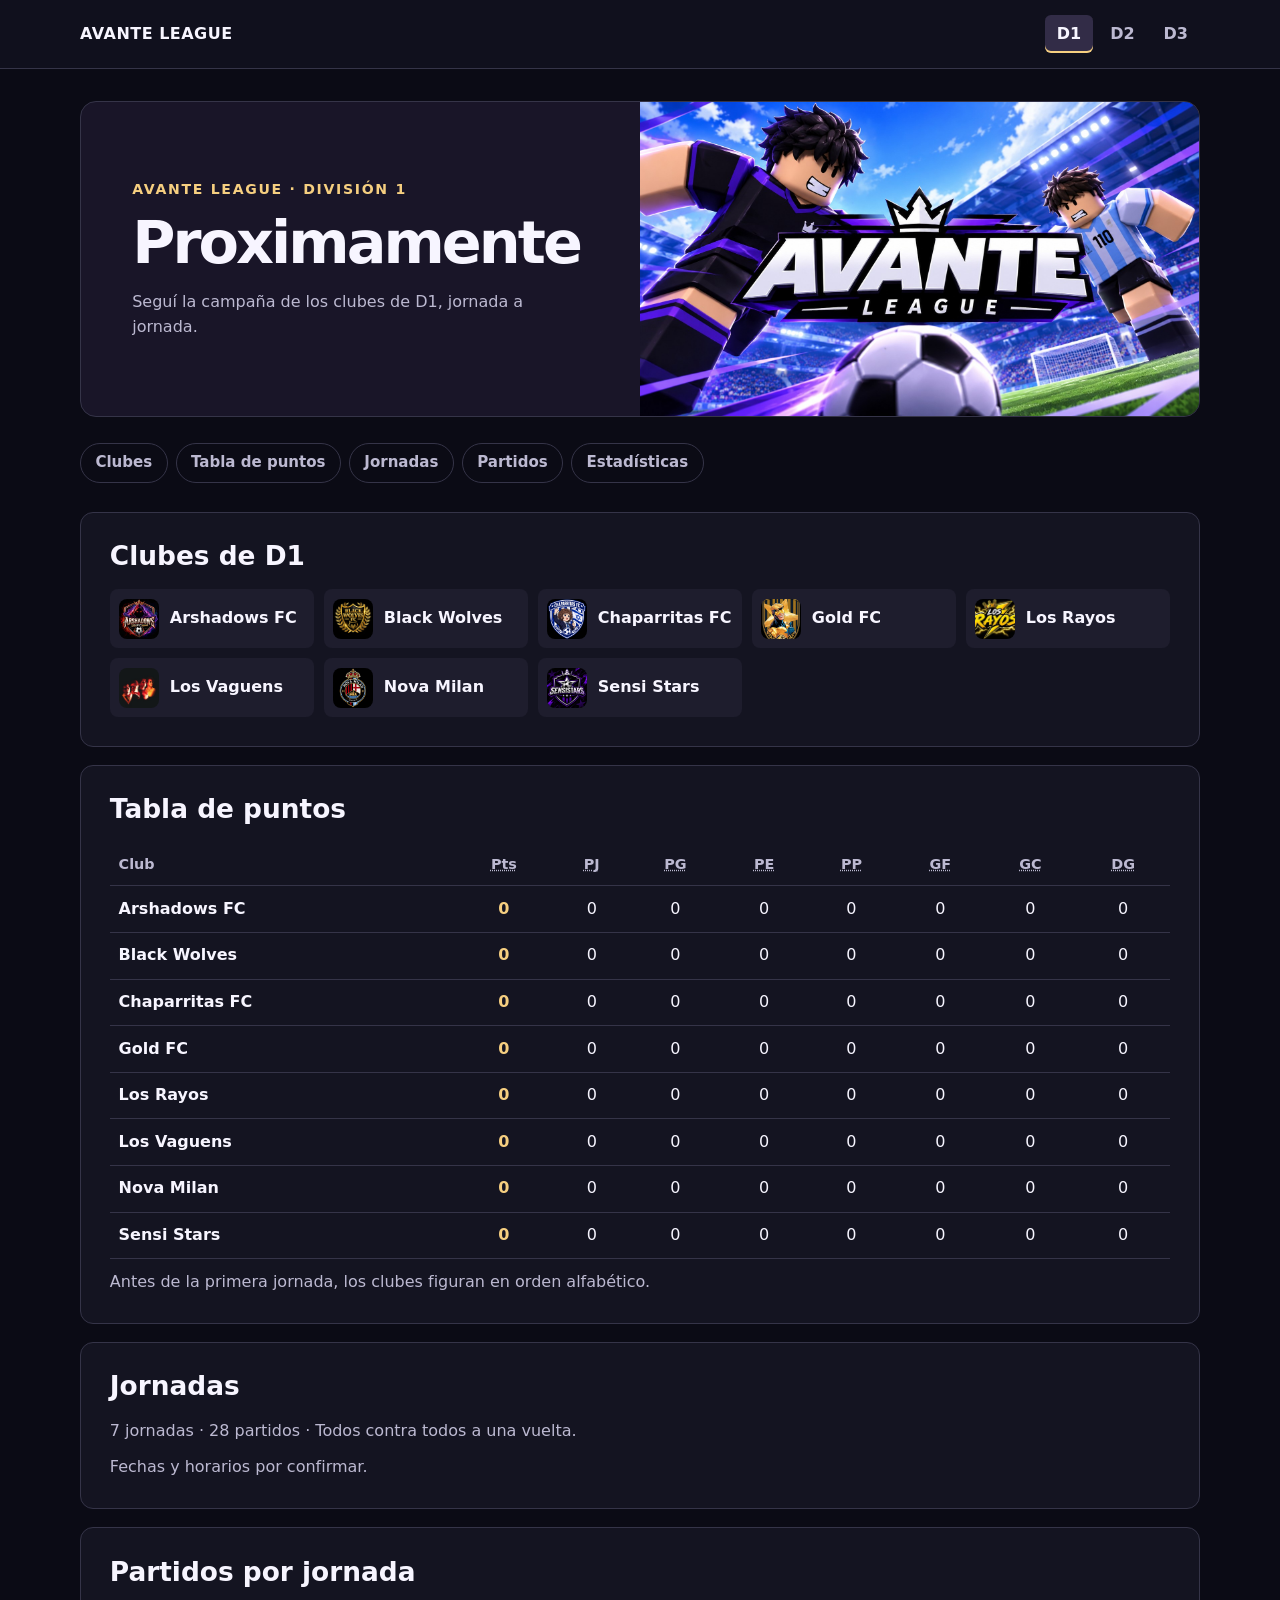
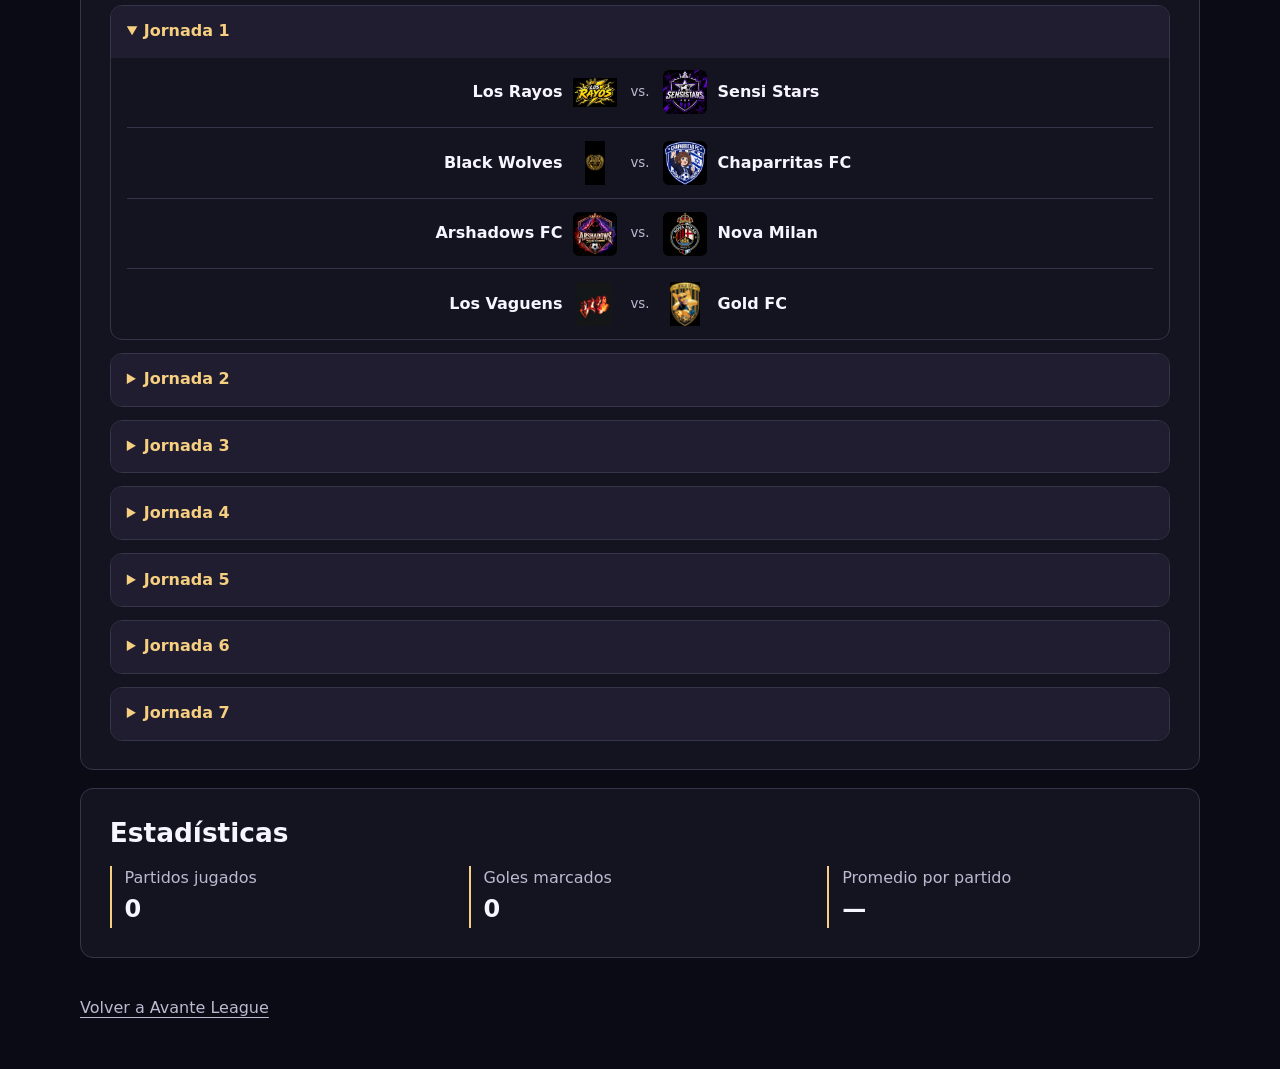
==== commit 1fbc0930: "Incorporar Pibol FC, los escudos registrados y el calendario completo de D2" ====
--- a/d1.html
+++ b/d1.html
@@ -13,13 +13,13 @@
   <nav class="sections" aria-label="Secciones de División 1"><a href="#clubes">Clubes</a><a href="#tabla">Tabla de puntos</a><a href="#jornadas">Jornadas</a><a href="#partidos">Partidos</a><a href="#stats">Estadísticas</a></nav>
   <section class="panel" id="clubes"><h2>Clubes de D1</h2>
     <ul class="clubs"><li class="club"><img src="arshadows-fc.jpg" width="44" height="44" loading="lazy" alt="">Arshadows FC</li>
-<li class="club"><span class="crest-pending" aria-label="Escudo pendiente">BW</span>Black Wolves</li>
+<li class="club"><img src="black-wolves.webp" width="44" height="44" loading="lazy" alt="">Black Wolves</li>
 <li class="club"><img src="chaparritas-fc.jpg" width="44" height="44" loading="lazy" alt="">Chaparritas FC</li>
-<li class="club"><span class="crest-pending" aria-label="Escudo pendiente">GFC</span>Gold FC</li>
+<li class="club"><img src="gold-fc.webp" width="44" height="44" loading="lazy" alt="">Gold FC</li>
 <li class="club"><img src="los-rayos.jpg" width="44" height="44" loading="lazy" alt="">Los Rayos</li>
 <li class="club"><img src="los-vaguens.jpg" width="44" height="44" loading="lazy" alt="">Los Vaguens</li>
 <li class="club"><img src="nova-milan.jpg" width="44" height="44" loading="lazy" alt="">Nova Milan</li>
-<li class="club"><span class="crest-pending" aria-label="Escudo pendiente">SS</span>Sensi Stars</li></ul>
+<li class="club"><img src="sensi-stars.webp" width="44" height="44" loading="lazy" alt="">Sensi Stars</li></ul>
   </section>
   <section class="panel" id="tabla"><h2>Tabla de puntos</h2><div class="table-scroll" role="region" tabindex="0" aria-label="Tabla de puntos de División 1"><table aria-label="Clasificación de División 1">
     <thead><tr><th scope="col">Club</th><th scope="col"><abbr title="Puntos">Pts</abbr></th><th scope="col"><abbr title="Partidos jugados">PJ</abbr></th><th scope="col"><abbr title="Partidos ganados">PG</abbr></th><th scope="col"><abbr title="Partidos empatados">PE</abbr></th><th scope="col"><abbr title="Partidos perdidos">PP</abbr></th><th scope="col"><abbr title="Goles a favor">GF</abbr></th><th scope="col"><abbr title="Goles en contra">GC</abbr></th><th scope="col"><abbr title="Diferencia de goles">DG</abbr></th></tr></thead>
@@ -32,33 +32,33 @@
 <tr><th scope="row">Nova Milan</th><td>0</td><td>0</td><td>0</td><td>0</td><td>0</td><td>0</td><td>0</td><td>0</td></tr>
 <tr><th scope="row">Sensi Stars</th><td>0</td><td>0</td><td>0</td><td>0</td><td>0</td><td>0</td><td>0</td><td>0</td></tr></tbody>
   </table></div><p>Antes de la primera jornada, los clubes figuran en orden alfabético.</p></section>
-  <section class="panel" id="jornadas"><h2>Jornadas</h2><p>7 jornadas · 28 partidos · Todos contra todos a una vuelta.</p><p>Fechas y horarios por confirmar.</p></section><section class="panel" id="partidos"><h2>Partidos por jornada</h2><details class="round" open><summary>Jornada 1</summary><ul class="fixtures"><li><span class="side"><img src="los-rayos.jpg" width="44" height="44" loading="lazy" alt=""><span>Los Rayos</span></span><small>vs.</small><span class="side"><span class="crest-pending" aria-label="Escudo pendiente">SS</span><span>Sensi Stars</span></span></li>
-<li><span class="side"><span class="crest-pending" aria-label="Escudo pendiente">BW</span><span>Black Wolves</span></span><small>vs.</small><span class="side"><img src="chaparritas-fc.jpg" width="44" height="44" loading="lazy" alt=""><span>Chaparritas FC</span></span></li>
+  <section class="panel" id="jornadas"><h2>Jornadas</h2><p>7 jornadas · 28 partidos · Todos contra todos a una vuelta.</p><p>Fechas y horarios por confirmar.</p></section><section class="panel" id="partidos"><h2>Partidos por jornada</h2><details class="round" open><summary>Jornada 1</summary><ul class="fixtures"><li><span class="side"><img src="los-rayos.jpg" width="44" height="44" loading="lazy" alt=""><span>Los Rayos</span></span><small>vs.</small><span class="side"><img src="sensi-stars.webp" width="44" height="44" loading="lazy" alt=""><span>Sensi Stars</span></span></li>
+<li><span class="side"><img src="black-wolves.webp" width="44" height="44" loading="lazy" alt=""><span>Black Wolves</span></span><small>vs.</small><span class="side"><img src="chaparritas-fc.jpg" width="44" height="44" loading="lazy" alt=""><span>Chaparritas FC</span></span></li>
 <li><span class="side"><img src="arshadows-fc.jpg" width="44" height="44" loading="lazy" alt=""><span>Arshadows FC</span></span><small>vs.</small><span class="side"><img src="nova-milan.jpg" width="44" height="44" loading="lazy" alt=""><span>Nova Milan</span></span></li>
-<li><span class="side"><img src="los-vaguens.jpg" width="44" height="44" loading="lazy" alt=""><span>Los Vaguens</span></span><small>vs.</small><span class="side"><span class="crest-pending" aria-label="Escudo pendiente">GFC</span><span>Gold FC</span></span></li></ul></details>
-<details class="round"><summary>Jornada 2</summary><ul class="fixtures"><li><span class="side"><span class="crest-pending" aria-label="Escudo pendiente">BW</span><span>Black Wolves</span></span><small>vs.</small><span class="side"><img src="los-rayos.jpg" width="44" height="44" loading="lazy" alt=""><span>Los Rayos</span></span></li>
-<li><span class="side"><img src="nova-milan.jpg" width="44" height="44" loading="lazy" alt=""><span>Nova Milan</span></span><small>vs.</small><span class="side"><span class="crest-pending" aria-label="Escudo pendiente">SS</span><span>Sensi Stars</span></span></li>
+<li><span class="side"><img src="los-vaguens.jpg" width="44" height="44" loading="lazy" alt=""><span>Los Vaguens</span></span><small>vs.</small><span class="side"><img src="gold-fc.webp" width="44" height="44" loading="lazy" alt=""><span>Gold FC</span></span></li></ul></details>
+<details class="round"><summary>Jornada 2</summary><ul class="fixtures"><li><span class="side"><img src="black-wolves.webp" width="44" height="44" loading="lazy" alt=""><span>Black Wolves</span></span><small>vs.</small><span class="side"><img src="los-rayos.jpg" width="44" height="44" loading="lazy" alt=""><span>Los Rayos</span></span></li>
+<li><span class="side"><img src="nova-milan.jpg" width="44" height="44" loading="lazy" alt=""><span>Nova Milan</span></span><small>vs.</small><span class="side"><img src="sensi-stars.webp" width="44" height="44" loading="lazy" alt=""><span>Sensi Stars</span></span></li>
 <li><span class="side"><img src="chaparritas-fc.jpg" width="44" height="44" loading="lazy" alt=""><span>Chaparritas FC</span></span><small>vs.</small><span class="side"><img src="los-vaguens.jpg" width="44" height="44" loading="lazy" alt=""><span>Los Vaguens</span></span></li>
-<li><span class="side"><span class="crest-pending" aria-label="Escudo pendiente">GFC</span><span>Gold FC</span></span><small>vs.</small><span class="side"><img src="arshadows-fc.jpg" width="44" height="44" loading="lazy" alt=""><span>Arshadows FC</span></span></li></ul></details>
+<li><span class="side"><img src="gold-fc.webp" width="44" height="44" loading="lazy" alt=""><span>Gold FC</span></span><small>vs.</small><span class="side"><img src="arshadows-fc.jpg" width="44" height="44" loading="lazy" alt=""><span>Arshadows FC</span></span></li></ul></details>
 <details class="round"><summary>Jornada 3</summary><ul class="fixtures"><li><span class="side"><img src="los-rayos.jpg" width="44" height="44" loading="lazy" alt=""><span>Los Rayos</span></span><small>vs.</small><span class="side"><img src="nova-milan.jpg" width="44" height="44" loading="lazy" alt=""><span>Nova Milan</span></span></li>
-<li><span class="side"><img src="los-vaguens.jpg" width="44" height="44" loading="lazy" alt=""><span>Los Vaguens</span></span><small>vs.</small><span class="side"><span class="crest-pending" aria-label="Escudo pendiente">BW</span><span>Black Wolves</span></span></li>
-<li><span class="side"><span class="crest-pending" aria-label="Escudo pendiente">SS</span><span>Sensi Stars</span></span><small>vs.</small><span class="side"><span class="crest-pending" aria-label="Escudo pendiente">GFC</span><span>Gold FC</span></span></li>
+<li><span class="side"><img src="los-vaguens.jpg" width="44" height="44" loading="lazy" alt=""><span>Los Vaguens</span></span><small>vs.</small><span class="side"><img src="black-wolves.webp" width="44" height="44" loading="lazy" alt=""><span>Black Wolves</span></span></li>
+<li><span class="side"><img src="sensi-stars.webp" width="44" height="44" loading="lazy" alt=""><span>Sensi Stars</span></span><small>vs.</small><span class="side"><img src="gold-fc.webp" width="44" height="44" loading="lazy" alt=""><span>Gold FC</span></span></li>
 <li><span class="side"><img src="arshadows-fc.jpg" width="44" height="44" loading="lazy" alt=""><span>Arshadows FC</span></span><small>vs.</small><span class="side"><img src="chaparritas-fc.jpg" width="44" height="44" loading="lazy" alt=""><span>Chaparritas FC</span></span></li></ul></details>
 <details class="round"><summary>Jornada 4</summary><ul class="fixtures"><li><span class="side"><img src="los-vaguens.jpg" width="44" height="44" loading="lazy" alt=""><span>Los Vaguens</span></span><small>vs.</small><span class="side"><img src="los-rayos.jpg" width="44" height="44" loading="lazy" alt=""><span>Los Rayos</span></span></li>
-<li><span class="side"><span class="crest-pending" aria-label="Escudo pendiente">GFC</span><span>Gold FC</span></span><small>vs.</small><span class="side"><img src="nova-milan.jpg" width="44" height="44" loading="lazy" alt=""><span>Nova Milan</span></span></li>
-<li><span class="side"><span class="crest-pending" aria-label="Escudo pendiente">BW</span><span>Black Wolves</span></span><small>vs.</small><span class="side"><img src="arshadows-fc.jpg" width="44" height="44" loading="lazy" alt=""><span>Arshadows FC</span></span></li>
-<li><span class="side"><img src="chaparritas-fc.jpg" width="44" height="44" loading="lazy" alt=""><span>Chaparritas FC</span></span><small>vs.</small><span class="side"><span class="crest-pending" aria-label="Escudo pendiente">SS</span><span>Sensi Stars</span></span></li></ul></details>
-<details class="round"><summary>Jornada 5</summary><ul class="fixtures"><li><span class="side"><img src="los-rayos.jpg" width="44" height="44" loading="lazy" alt=""><span>Los Rayos</span></span><small>vs.</small><span class="side"><span class="crest-pending" aria-label="Escudo pendiente">GFC</span><span>Gold FC</span></span></li>
+<li><span class="side"><img src="gold-fc.webp" width="44" height="44" loading="lazy" alt=""><span>Gold FC</span></span><small>vs.</small><span class="side"><img src="nova-milan.jpg" width="44" height="44" loading="lazy" alt=""><span>Nova Milan</span></span></li>
+<li><span class="side"><img src="black-wolves.webp" width="44" height="44" loading="lazy" alt=""><span>Black Wolves</span></span><small>vs.</small><span class="side"><img src="arshadows-fc.jpg" width="44" height="44" loading="lazy" alt=""><span>Arshadows FC</span></span></li>
+<li><span class="side"><img src="chaparritas-fc.jpg" width="44" height="44" loading="lazy" alt=""><span>Chaparritas FC</span></span><small>vs.</small><span class="side"><img src="sensi-stars.webp" width="44" height="44" loading="lazy" alt=""><span>Sensi Stars</span></span></li></ul></details>
+<details class="round"><summary>Jornada 5</summary><ul class="fixtures"><li><span class="side"><img src="los-rayos.jpg" width="44" height="44" loading="lazy" alt=""><span>Los Rayos</span></span><small>vs.</small><span class="side"><img src="gold-fc.webp" width="44" height="44" loading="lazy" alt=""><span>Gold FC</span></span></li>
 <li><span class="side"><img src="arshadows-fc.jpg" width="44" height="44" loading="lazy" alt=""><span>Arshadows FC</span></span><small>vs.</small><span class="side"><img src="los-vaguens.jpg" width="44" height="44" loading="lazy" alt=""><span>Los Vaguens</span></span></li>
 <li><span class="side"><img src="nova-milan.jpg" width="44" height="44" loading="lazy" alt=""><span>Nova Milan</span></span><small>vs.</small><span class="side"><img src="chaparritas-fc.jpg" width="44" height="44" loading="lazy" alt=""><span>Chaparritas FC</span></span></li>
-<li><span class="side"><span class="crest-pending" aria-label="Escudo pendiente">SS</span><span>Sensi Stars</span></span><small>vs.</small><span class="side"><span class="crest-pending" aria-label="Escudo pendiente">BW</span><span>Black Wolves</span></span></li></ul></details>
+<li><span class="side"><img src="sensi-stars.webp" width="44" height="44" loading="lazy" alt=""><span>Sensi Stars</span></span><small>vs.</small><span class="side"><img src="black-wolves.webp" width="44" height="44" loading="lazy" alt=""><span>Black Wolves</span></span></li></ul></details>
 <details class="round"><summary>Jornada 6</summary><ul class="fixtures"><li><span class="side"><img src="arshadows-fc.jpg" width="44" height="44" loading="lazy" alt=""><span>Arshadows FC</span></span><small>vs.</small><span class="side"><img src="los-rayos.jpg" width="44" height="44" loading="lazy" alt=""><span>Los Rayos</span></span></li>
-<li><span class="side"><img src="chaparritas-fc.jpg" width="44" height="44" loading="lazy" alt=""><span>Chaparritas FC</span></span><small>vs.</small><span class="side"><span class="crest-pending" aria-label="Escudo pendiente">GFC</span><span>Gold FC</span></span></li>
-<li><span class="side"><img src="los-vaguens.jpg" width="44" height="44" loading="lazy" alt=""><span>Los Vaguens</span></span><small>vs.</small><span class="side"><span class="crest-pending" aria-label="Escudo pendiente">SS</span><span>Sensi Stars</span></span></li>
-<li><span class="side"><span class="crest-pending" aria-label="Escudo pendiente">BW</span><span>Black Wolves</span></span><small>vs.</small><span class="side"><img src="nova-milan.jpg" width="44" height="44" loading="lazy" alt=""><span>Nova Milan</span></span></li></ul></details>
+<li><span class="side"><img src="chaparritas-fc.jpg" width="44" height="44" loading="lazy" alt=""><span>Chaparritas FC</span></span><small>vs.</small><span class="side"><img src="gold-fc.webp" width="44" height="44" loading="lazy" alt=""><span>Gold FC</span></span></li>
+<li><span class="side"><img src="los-vaguens.jpg" width="44" height="44" loading="lazy" alt=""><span>Los Vaguens</span></span><small>vs.</small><span class="side"><img src="sensi-stars.webp" width="44" height="44" loading="lazy" alt=""><span>Sensi Stars</span></span></li>
+<li><span class="side"><img src="black-wolves.webp" width="44" height="44" loading="lazy" alt=""><span>Black Wolves</span></span><small>vs.</small><span class="side"><img src="nova-milan.jpg" width="44" height="44" loading="lazy" alt=""><span>Nova Milan</span></span></li></ul></details>
 <details class="round"><summary>Jornada 7</summary><ul class="fixtures"><li><span class="side"><img src="los-rayos.jpg" width="44" height="44" loading="lazy" alt=""><span>Los Rayos</span></span><small>vs.</small><span class="side"><img src="chaparritas-fc.jpg" width="44" height="44" loading="lazy" alt=""><span>Chaparritas FC</span></span></li>
-<li><span class="side"><span class="crest-pending" aria-label="Escudo pendiente">SS</span><span>Sensi Stars</span></span><small>vs.</small><span class="side"><img src="arshadows-fc.jpg" width="44" height="44" loading="lazy" alt=""><span>Arshadows FC</span></span></li>
-<li><span class="side"><span class="crest-pending" aria-label="Escudo pendiente">GFC</span><span>Gold FC</span></span><small>vs.</small><span class="side"><span class="crest-pending" aria-label="Escudo pendiente">BW</span><span>Black Wolves</span></span></li>
+<li><span class="side"><img src="sensi-stars.webp" width="44" height="44" loading="lazy" alt=""><span>Sensi Stars</span></span><small>vs.</small><span class="side"><img src="arshadows-fc.jpg" width="44" height="44" loading="lazy" alt=""><span>Arshadows FC</span></span></li>
+<li><span class="side"><img src="gold-fc.webp" width="44" height="44" loading="lazy" alt=""><span>Gold FC</span></span><small>vs.</small><span class="side"><img src="black-wolves.webp" width="44" height="44" loading="lazy" alt=""><span>Black Wolves</span></span></li>
 <li><span class="side"><img src="nova-milan.jpg" width="44" height="44" loading="lazy" alt=""><span>Nova Milan</span></span><small>vs.</small><span class="side"><img src="los-vaguens.jpg" width="44" height="44" loading="lazy" alt=""><span>Los Vaguens</span></span></li></ul></details></section>
   <section class="panel" id="stats"><h2>Estadísticas</h2><dl class="stats"><div><dt>Partidos jugados</dt><dd>0</dd></div><div><dt>Goles marcados</dt><dd>0</dd></div><div><dt>Promedio por partido</dt><dd aria-label="Sin partidos">—</dd></div></dl></section>
 </main>
